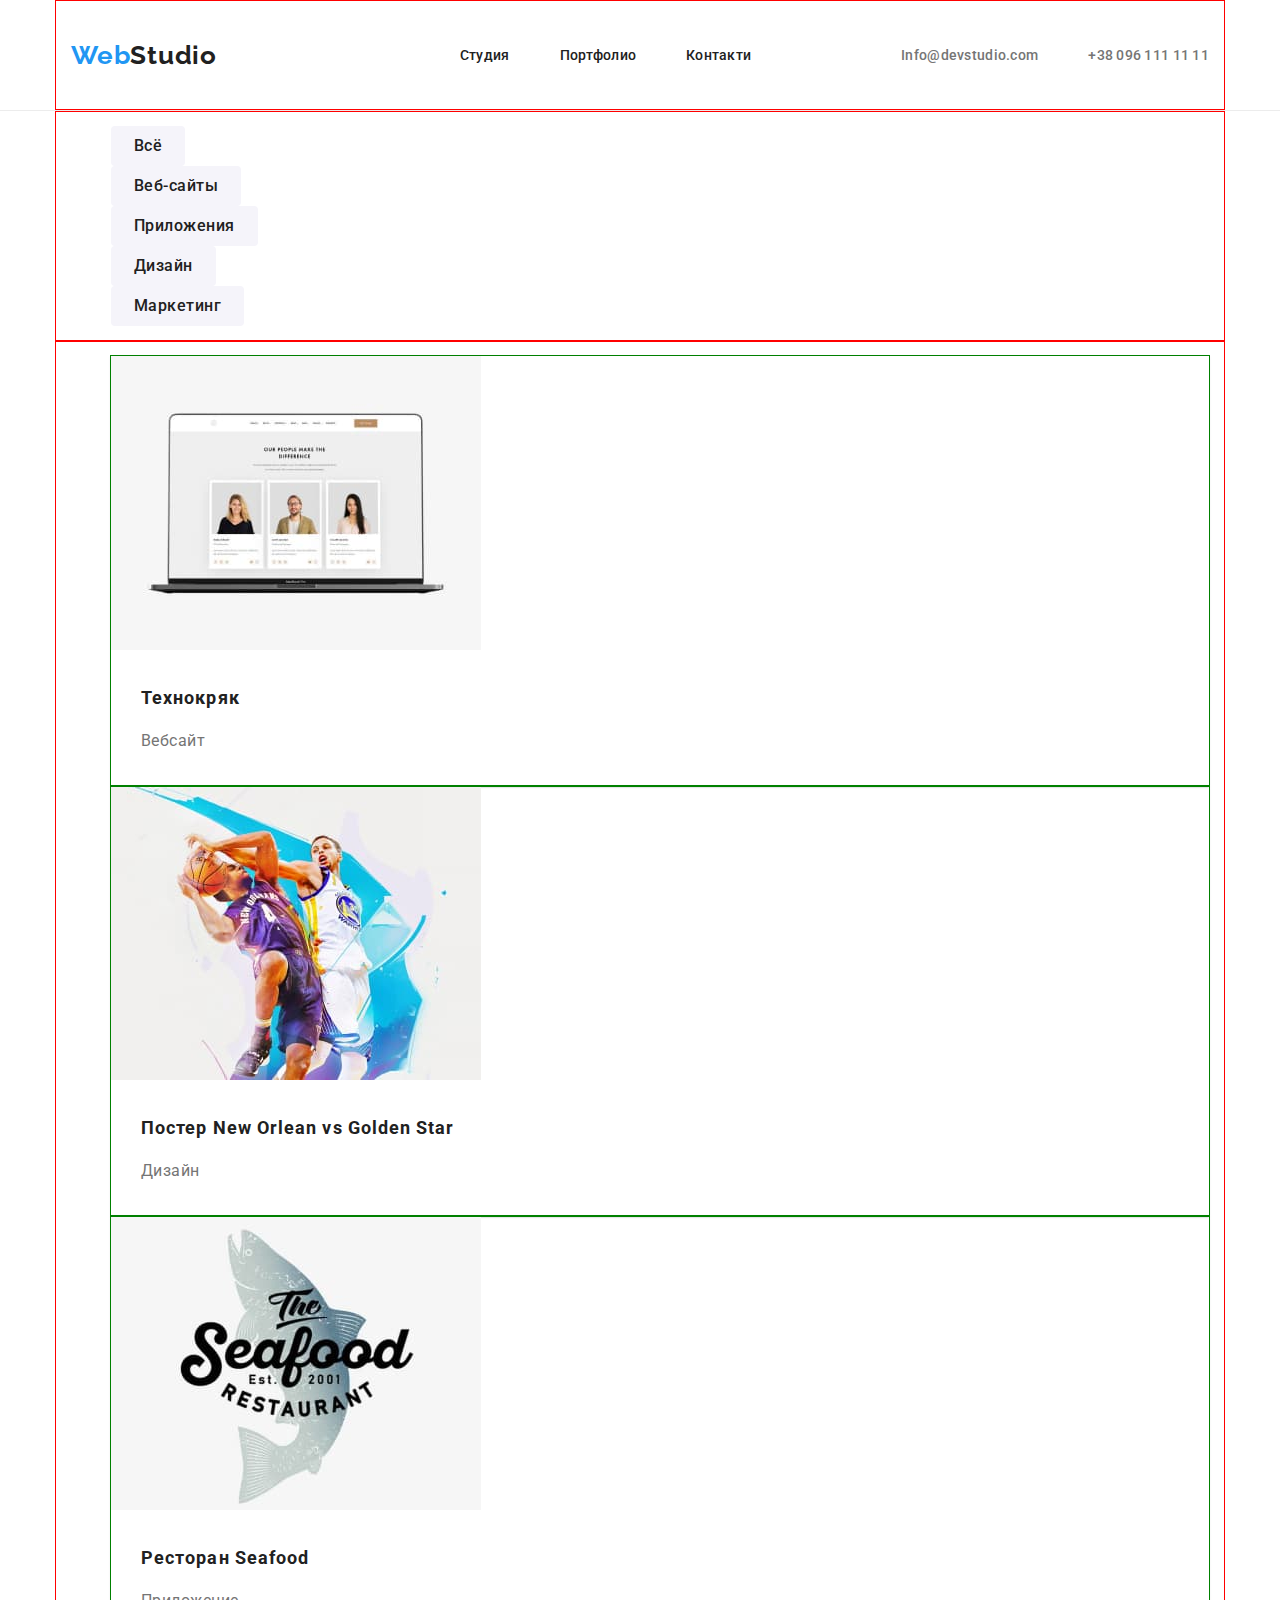
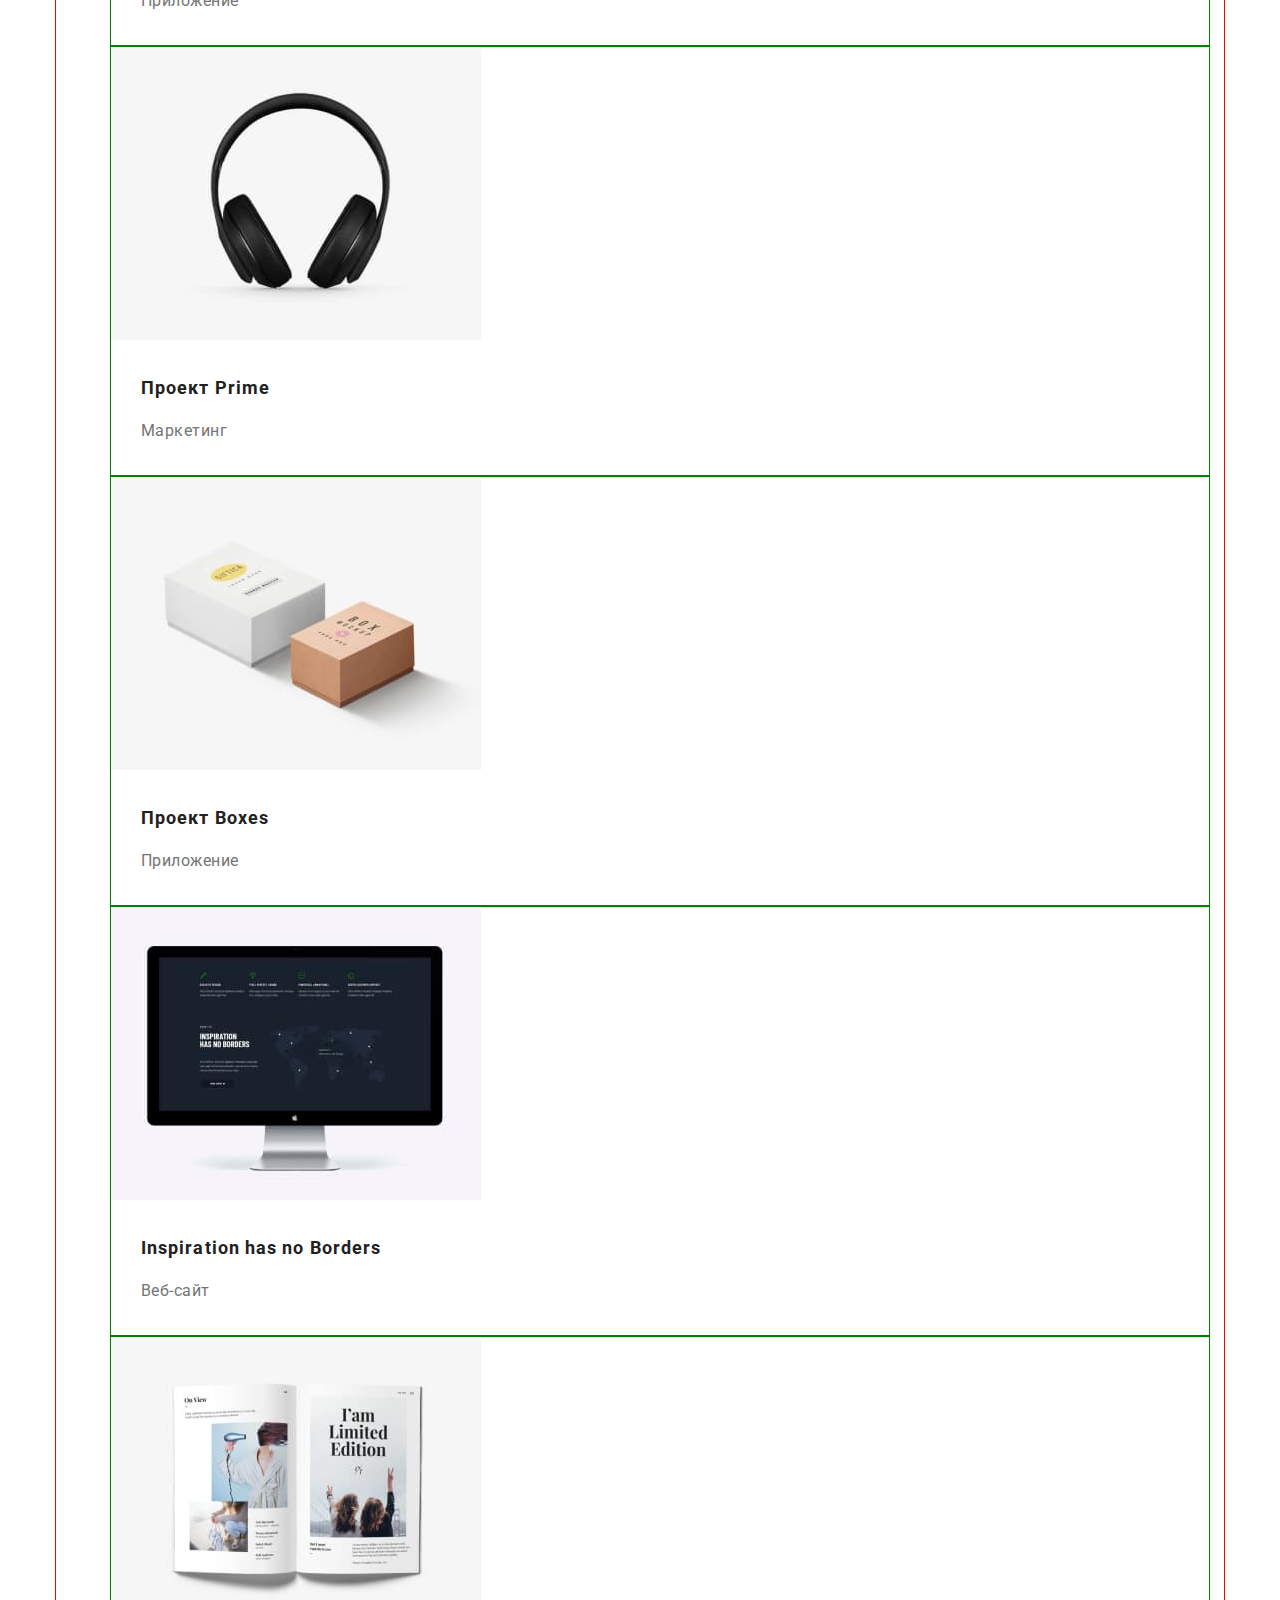
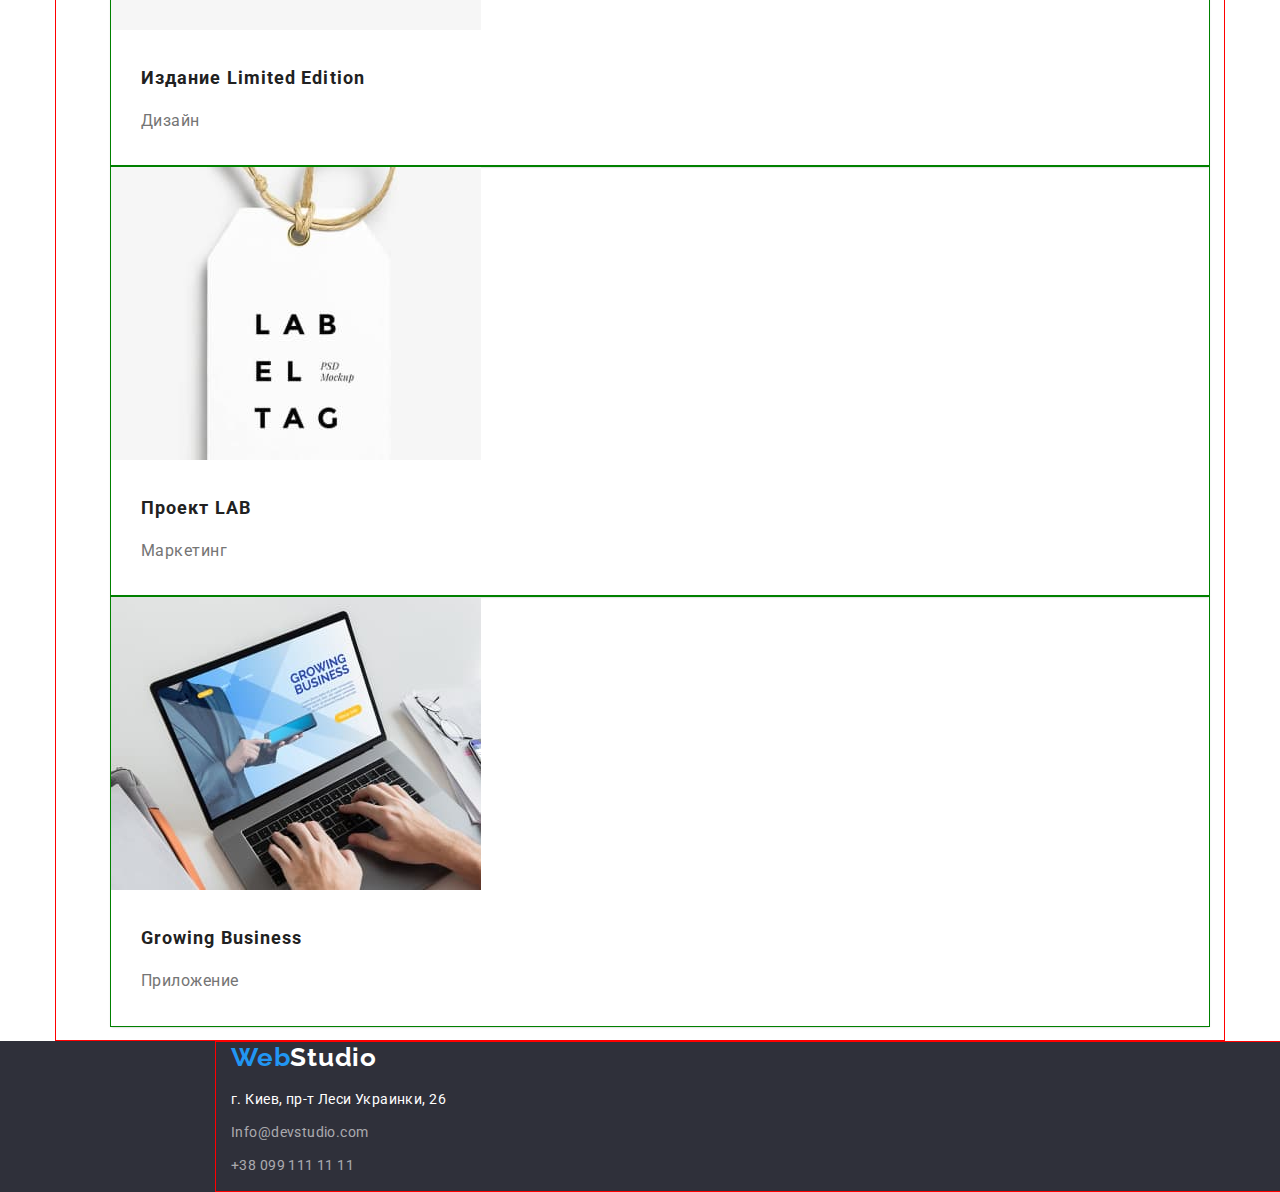
==== portfolio.html @ f18c7d5a "Initial commit" ====
<!DOCTYPE html>
<html lang="ru">
  <head>
    <meta charset="UTF-8" />
    <meta http-equiv="X-UA-Compatible" content="IE=edge" />
    <meta name="viewport" content="width=device-width, initial-scale=1.0" />
    <title>Портфолио</title>
    <link rel="preconnect" href="https://fonts.googleapis.com" />
    <link rel="preconnect" href="https://fonts.gstatic.com" crossorigin />
    <link
      href="https://fonts.googleapis.com/css2?family=Raleway:wght@700&family=Roboto:wght@400;500;700;900&display=swap"
      rel="stylesheet"
    />
    <link
      rel="stylesheet"
      href="https://cdnjs.cloudflare.com/ajax/libs/modern-normalize/0.6.0/modern-normalize.css"
    />
    <link rel="stylesheet" href="./css/style.css" />
  </head>

  <!--верхняя линия-->
  <body class="page">
    <header class="page-header">
      <div class="container">
        <nav class="nav">
          <a href="./index.html" class="logo"
            >Web<span class="accent-black">Studio</span></a
          >
          <!--навигация на другие страници-->
          <ul class="links">
            <li class="site-nav">
              <a href="./index.html" class="link">Студия</a>
            </li>
            <li class="site-nav">
              <a href="./portfolio.html" class="link-current link">Портфолио</a>
            </li>
            <li class="site-nav"><a href="#" class="link">Контакти</a></li>
          </ul>

          <ul class="contacts">
            <li>
              <a href="mailto:Info@devstudio.com" class="link">
                Info@devstudio.com
              </a>
            </li>
            <li>
              <a href="tel:+380961111111" class="link">+38 096 111 11 11</a>
            </li>
          </ul>
        </nav>
      </div>
    </header>

    <!--main  -->
    <main>
      <!--навигационные кнопки-->
      <section>
        <h1 hidden>Главная секция</h1>
        <div class="container">
          <ul class="buttons">
            <li><button type="button" class="button">Всё</button></li>
            <li>
              <button type="button" class="button">Веб-сайты</button>
            </li>
            <li>
              <button type="button" class="button">Приложения</button>
            </li>
            <li>
              <button type="button" class="button">Дизайн</button>
            </li>
            <li>
              <button type="button" class="button">Маркетинг</button>
            </li>
          </ul>
        </div>

        <!-- ПОРТФОЛИО КАРТОЧКИ -->
        <!--project1-->

        <div class="container">
          <ul class="card-picture">
            <li class="element">
              <article class="picture">
                <div class="picture-thumb">
                  <img
                    src="./images/img_11.jpg"
                    alt="Портфолио_1"
                    width="370"
                    height="294"
                  />
                  <div class="picture-content">
                    <h2 class="picture-heading">Технокряк</h2>
                    <p class="picture-text">Вебсайт</p>
                  </div>
                </div>
              </article>
            </li>

            <!--project2-->

            <li class="element">
              <article class="picture">
                <div class="picture-thumb">
                  <img
                    src="./images/img_12.jpg"
                    alt="Портфолио_2"
                    width="370"
                    height="294"
                  />
                  <div class="picture-content">
                    <h2 class="picture-heading">
                      Постер New Orlean vs Golden Star
                    </h2>
                    <p class="picture-text">Дизайн</p>
                  </div>
                </div>
              </article>
            </li>

            <!--project3-->

            <li class="element">
              <article class="picture">
                <div class="picture-thumb">
                  <img
                    src="./images/img_13.jpg"
                    alt="Портфолио_3"
                    width="370"
                    height="294"
                  />
                  <div class="picture-content">
                    <h2 class="picture-heading">Ресторан Seafood</h2>
                    <p class="picture-text">Приложение</p>
                  </div>
                </div>
              </article>
            </li>

            <!--project4-->

            <li class="element">
              <article class="picture">
                <div class="picture-thumb">
                  <img
                    src="./images/img_14.jpg"
                    alt="Портфолио_4"
                    width="370"
                    height="294"
                  />
                  <div class="picture-content">
                    <h2 class="picture-heading">Проект Prime</h2>
                    <p class="picture-text">Маркетинг</p>
                  </div>
                </div>
              </article>
            </li>

            <!--project5-->

            <li class="element">
              <article class="picture">
                <div class="picture-thumb">
                  <img
                    src="./images/img_15.jpg"
                    alt="Портфолио_5"
                    width="370"
                    height="294"
                  />
                  <div class="picture-content">
                    <h2 class="picture-heading">Проект Boxes</h2>
                    <p class="picture-text">Приложение</p>
                  </div>
                </div>
              </article>
            </li>

            <!--project6-->

            <li class="element">
              <article class="picture">
                <div class="picture-thumb">
                  <img
                    src="./images/img_16.jpg"
                    alt="Портфолио_6"
                    width="370"
                    height="294"
                  />
                  <div class="picture-content">
                    <h2 class="picture-heading">Inspiration has no Borders</h2>
                    <p class="picture-text">Веб-сайт</p>
                  </div>
                </div>
              </article>
            </li>

            <!--project7-->

            <li class="element">
              <article class="picture">
                <div class="picture-thumb">
                  <img
                    src="./images/img_17.jpg"
                    alt="Портфолио_7"
                    width="370"
                    height="294"
                  />
                  <div class="picture-content">
                    <h2 class="picture-heading">Издание Limited Edition</h2>
                    <p class="picture-text">Дизайн</p>
                  </div>
                </div>
              </article>
            </li>

            <!--project8-->

            <li class="element">
              <article class="picture">
                <div class="picture-thumb">
                  <img
                    src="./images/img_18.jpg"
                    alt="Портфолио_8"
                    width="370"
                    height="294"
                  />
                  <div class="picture-content">
                    <h2 class="picture-heading">Проект LAB</h2>
                    <p class="picture-text">Маркетинг</p>
                  </div>
                </div>
              </article>
            </li>

            <!--project9-->

            <li class="element">
              <article class="picture">
                <div class="picture-thumb">
                  <img
                    src="./images/img_19.jpg"
                    alt="Портфолио_9"
                    width="370"
                    height="294"
                  />
                  <div class="picture-content">
                    <h2 class="picture-heading">Growing Business</h2>
                    <p class="picture-text">Приложение</p>
                  </div>
                </div>
              </article>
            </li>
          </ul>
        </div>
      </section>
    </main>

    <!--Подвал странички-->

    <footer class="page-footer">
      <div class="container">
        <a href="./index.html" class="logo"
          >Web<span class="accent-white">Studio</span>
        </a>
        <address class="address">
          <ul class="address-list">
            <li class="list-item">г. Киев, пр-т Леси Украинки, 26</li>
            <li class="list-item">
              <a href="mailto:Info@devstudio.com" class="link"
                >Info@devstudio.com</a
              >
            </li>
            <li class="list-item">
              <a href="tel:+380991111111" class="link">+38 099 111 11 11</a>
            </li>
          </ul>
        </address>
      </div>
    </footer>
  </body>
</html>
---- css/style.css ----
:root {
  --primary-text-color: #757575;
  --title-color: #212121;
  --accent-color: #2196f3;
  --primary-white-color: #ffffff;
  --card-shadow: 0px 2px 1px -1px rgba(0, 0, 0, 0.2),
    0px 1px 1px 0px rgba(0, 0, 0, 0.14), 0px 1px 3px 0px rgba(0, 0, 0, 0.12);
}

body {
  font-family: "Roboto", sans-serif;
  font-style: normal;
  font-weight: 400px;
  font-size: 14px;
  line-height: calc(24 / 14);

  letter-spacing: 0.03em;

  background-color: var(--primary-white-color);
  color: var(--primary-text-color);
  line-height: 1.5;
}
h1,
h2,
h3,
h4,
h5,
h6,
p {
  margin: 0;
}
ul {
  list-style: none;
  text-decoration: none;
}
.link {
  text-decoration: none;
}

img {
  display: block;
  max-width: 100%;
  height: auto;
}

.container {
  width: 1170px;
  margin-left: auto;
  margin-right: auto;

  padding-left: 15px;
  padding-right: 15px;
  border: 1px solid red;
}

header {
  border-bottom: 1px solid #ececec;
  margin-bottom: 0;
}
.nav,
.links,
.contacts,
.header .container {
  display: flex;
  justify-content: space-between;
  list-style: none;
  color: var(--title-color);
}

.link-current {
  color: var(--accent-color);
}
/* .logo */
.page-header .logo {
  margin-right: 93px;

  display: flex;
  align-items: center;
  font-family: "Raleway", sans-serif;
  font-weight: 700;
  font-size: 26px;
  line-height: 1.19;
  letter-spacing: 0.03em;
  color: #2196f3;
}
.accent-black {
  color: var(--title-color);
}
/* .logo span {
  margin-left: 5px;
} */

.contacts a,
.links a {
  font-family: inherit;
  font-weight: 500;
  font-size: 14px;
  line-height: calc(16 / 14);
  letter-spacing: 0.02em;

  padding: 32px 0;
  display: inline-block;
  margin-right: 50px;

  text-decoration: none;
}
.links a {
  color: var(--title-color);
}
.contacts a {
  color: var(--primary-text-color);
}
.contacts li:last-child a,
.links li:last-child a {
  margin-right: 0;
}
.contacts a:hover,
.contacts a:focus,
.links a:hover,
.links a:focus {
  color: var(--accent-color);
}
.link-current link:hover,
.link-current link:focus,
.link-current link:active {
  color: blue;
}

/* Главная секция */
.hero {
  padding-top: 200px;
  padding-bottom: 200px;
  background-color: #2f303a;
}
/* Эффективные решения */
.hero-title {
  font-family: "Roboto" sans-serif;
  font-size: 44px;
  color: var(--primary-white-color);
  text-transform: uppercase;
  font-weight: 900;
  line-height: calc(60 / 44);
  letter-spacing: 0.06em;
  text-align: center;
  max-width: 650;
  margin-bottom: 30px;
}
/* Кнопка заказать услугу */
.hero-button {
  padding: 10px 32px;
  border-radius: 4px;
  margin: 0 auto;

  display: block;
  box-shadow: 0px 4px 4px rgba(0, 0, 0, 0.15);
  background: #2196f3;
  font-size: 16px;
  font-weight: 700;
  line-height: 30px;
  letter-spacing: 0.06em;
  color: #ffffff;
  border: none;

  cursor: pointer;
}

.hero-button:hover,
.hero-button:focus {
  background: #188ce8;
}

/* ОСОБЕННОСТИ */
.card-set {
  /* outline: 1px solid tomato; */
  padding: 0;
  margin: 0;
  list-style: none;

  display: flex;
  flex-wrap: wrap;

  margin-left: calc(-1 * var(--card-set-gap));
  margin-top: calc(-1 * var(--card-set-gap));
}
.card-set > .item {
  outline: 1px solid teal;

  flex-basis: calc(100% / 4 - var(--card-set-gap));

  margin-left: var(--card-set-gap);
  margin-top: var(--card-set-gap);
}
.section-title {
  font-family: inherit;
  font-weight: 700;
  font-size: 14px;
  line-height: calc(16 / 14);
  letter-spacing: 0.03em;
  text-transform: uppercase;

  color: var(--title-color);
}
.section-text {
  font-family: inherit;
  font-weight: 400;
  font-size: 14px;
  line-height: calc(24 / 14);
  letter-spacing: 0.03em;

  color: var(--primary-text-color);
}

/* ЧЕМ МЫ ЗАНИМАЕМСЯ 
НАША КОМАНДА*/

.title {
  font-family: inherit;

  font-weight: 700;
  font-size: 36px;
  line-height: calc(42 / 36);
  text-align: center;
  letter-spacing: 0.03em;

  color: var(--title-color);
}
/* НАША КОМАНДА */
.card-heading {
  font-family: Roboto;
  font-weight: 500;
  font-size: 16px;
  line-height: calc(19 / 16);
  text-align: center;
  letter-spacing: 0.03em;

  color: var(--title-color);
}
.card-text {
  font-family: Roboto;
  font-style: normal;
  font-weight: normal;
  font-size: 16px;
  line-height: calc(19 / 16);

  text-align: center;
  letter-spacing: 0.03em;

  color: var(--primary-text-color);
}

/* ВТОРАЯ СТРАНИЦА */
/* Кнопки портфолио */
.button {
  font-family: Roboto;
  font-size: 16px;

  font-weight: 500;
  line-height: calc(26 / 16);
  letter-spacing: 0.03em;
  text-align: center;
  text-decoration: none;

  display: inline-block;
  border-radius: 4px;
  padding: 6px 22px;
  /* min-width: 73px; */
  color: var(--title-color);
  background-color: #f5f4fa;
  border: 1px solid transparent;
  cursor: pointer;
}
/* Главная кнопка (активная)*/

.button:hover,
.button:focus {
  color: var(--primary-white-color);
  background-color: var(--accent-color);
}
/* ЗАГЛАВИЕ */
.title {
  color: var(--title-color);
  display: block;
  margin: auto 0;
  text-align: center;
}

.section-title {
  color: var(--title-color);
}
.text {
  color: #212121;
}
/* ПОРТФОЛИО КАРТОЧКИ */

.element {
  outline: 1px solid green;
}

.picture-content {
  padding: 30px;
}
.picture-heading {
  font-family: inherit;
  font-weight: 700;
  font-size: 18px;
  line-height: calc(36 / 18);

  letter-spacing: 0.06em;

  color: var(--title-color);
}
.picture-text {
  font-family: inherit;
  font-weight: 400;
  font-size: 16px;
  line-height: calc(30 / 16);
  letter-spacing: 0.03em;

  color: var(--primary-text-color);

  margin-top: 10px;
}
.content {
  justify-content: center;
}
.picture {
  box-shadow: var(--card-shadow);
}

/* Подвал странички */

.page-footer {
  background-color: #2f303a;
  width: 1600px;
}
.logo {
  font-family: Raleway;
  font-size: 26px;
  font-weight: 700;
  line-height: calc(31 / 26);
  letter-spacing: 0.03em;
  text-align: left;
  text-decoration: none;

  color: var(--accent-color);
}
.accent-white {
  color: var(--primary-white-color);
}
/* address {
  font-family: inherit;
  font-style: normal;
  font-weight: normal;
  font-size: 14px;
  line-height: calc(24 / 14);
  letter-spacing: 0.03em;

  color: var(--primary-white-color);

  /* text-align: left; */
/* margin-bottom: 9px;
} */

.address-list {
  text-decoration: none;
  padding: 0px;
}

.list-item {
  font-family: inherit;
  font-style: normal;
  font-weight: normal;
  font-size: 14px;
  line-height: calc(24 / 14);
  letter-spacing: 0.03em;

  color: var(--primary-white-color);

  /* text-align: left; */
  margin-bottom: 9px;
}
/* .list-item a {
  color: var(--primary-white-color);
  margin-bottom: 9px;
} */
.list-item .link {
  font-family: inherit;
  font-style: normal;
  font-weight: 400;
  font-size: 14px;
  line-height: calc(24 / 14);

  letter-spacing: 0.03em;

  color: rgba(255, 255, 255, 0.6);
}
.list-item .link:hover,
.list-item .link:focus {
  color: var(--accent-color);
}

/* .address {
  color: var(--primary-white-color);
  margin-bottom: 9px;
} */
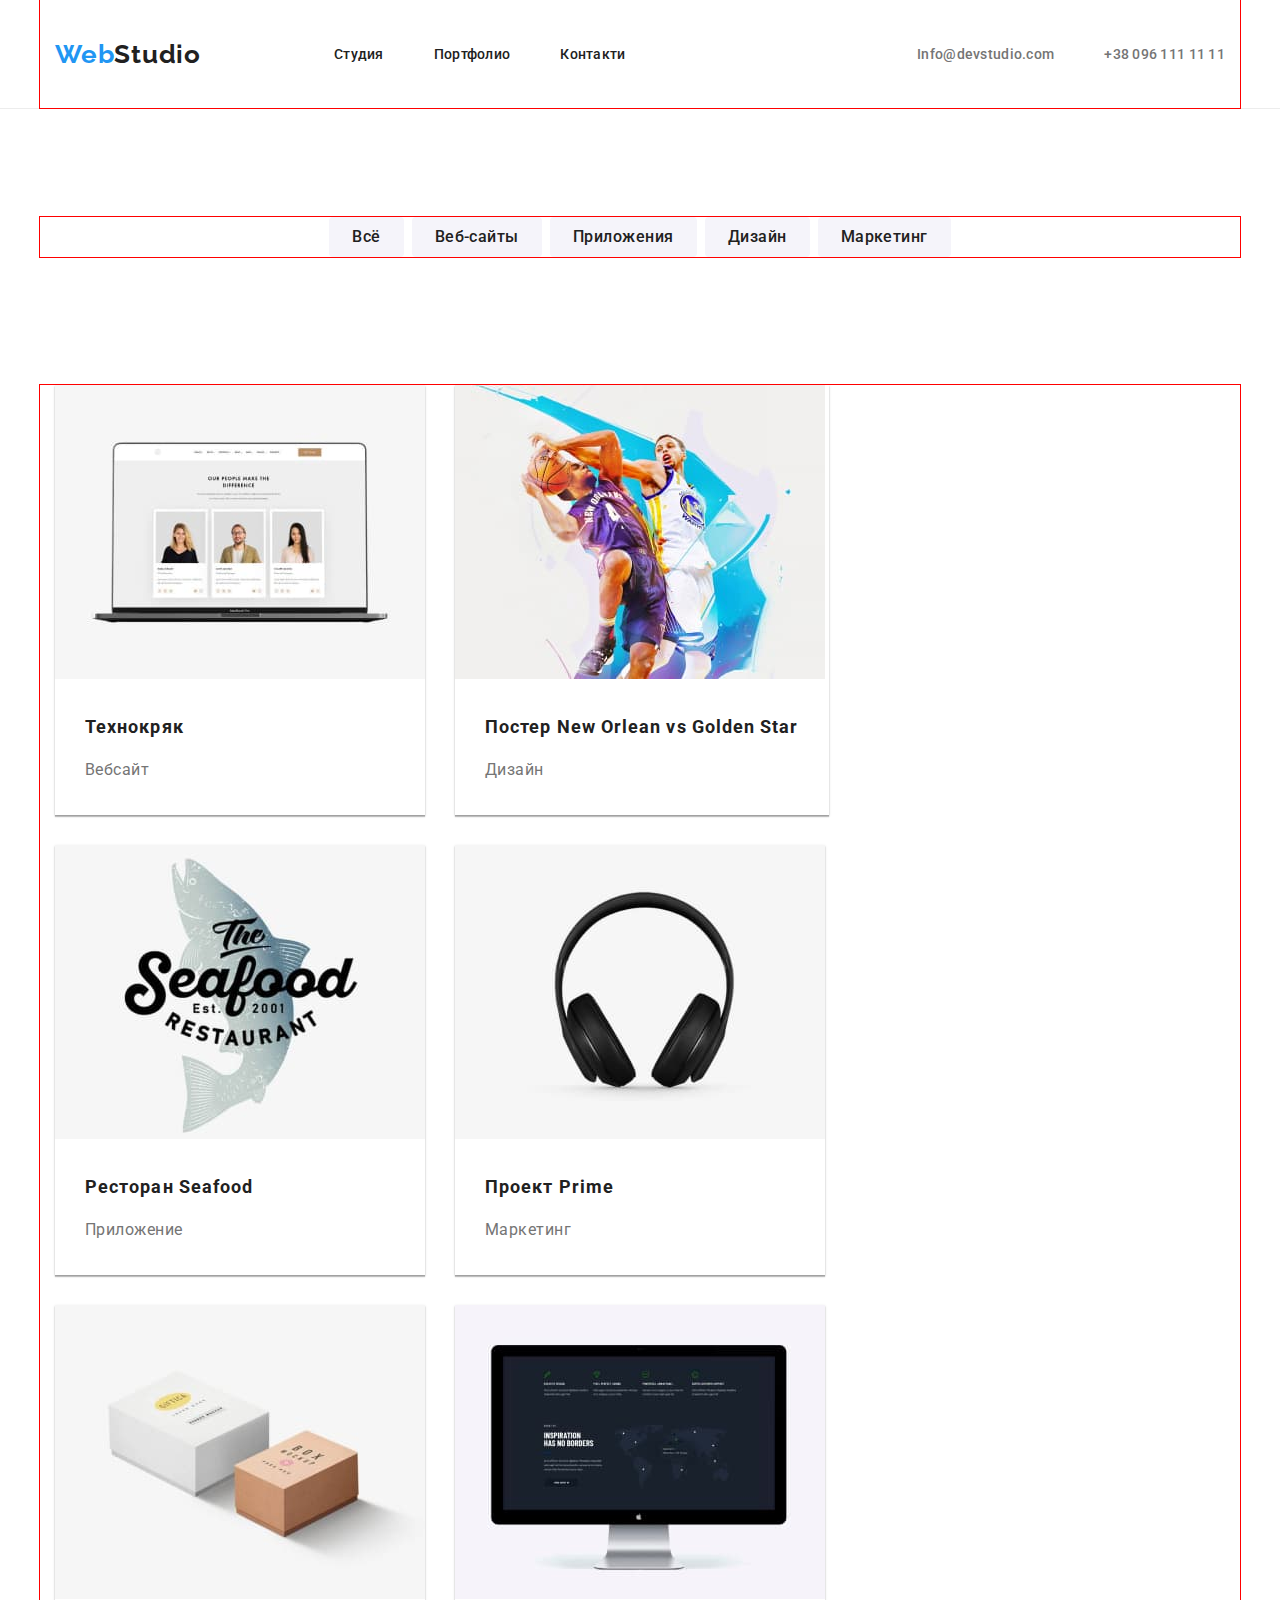
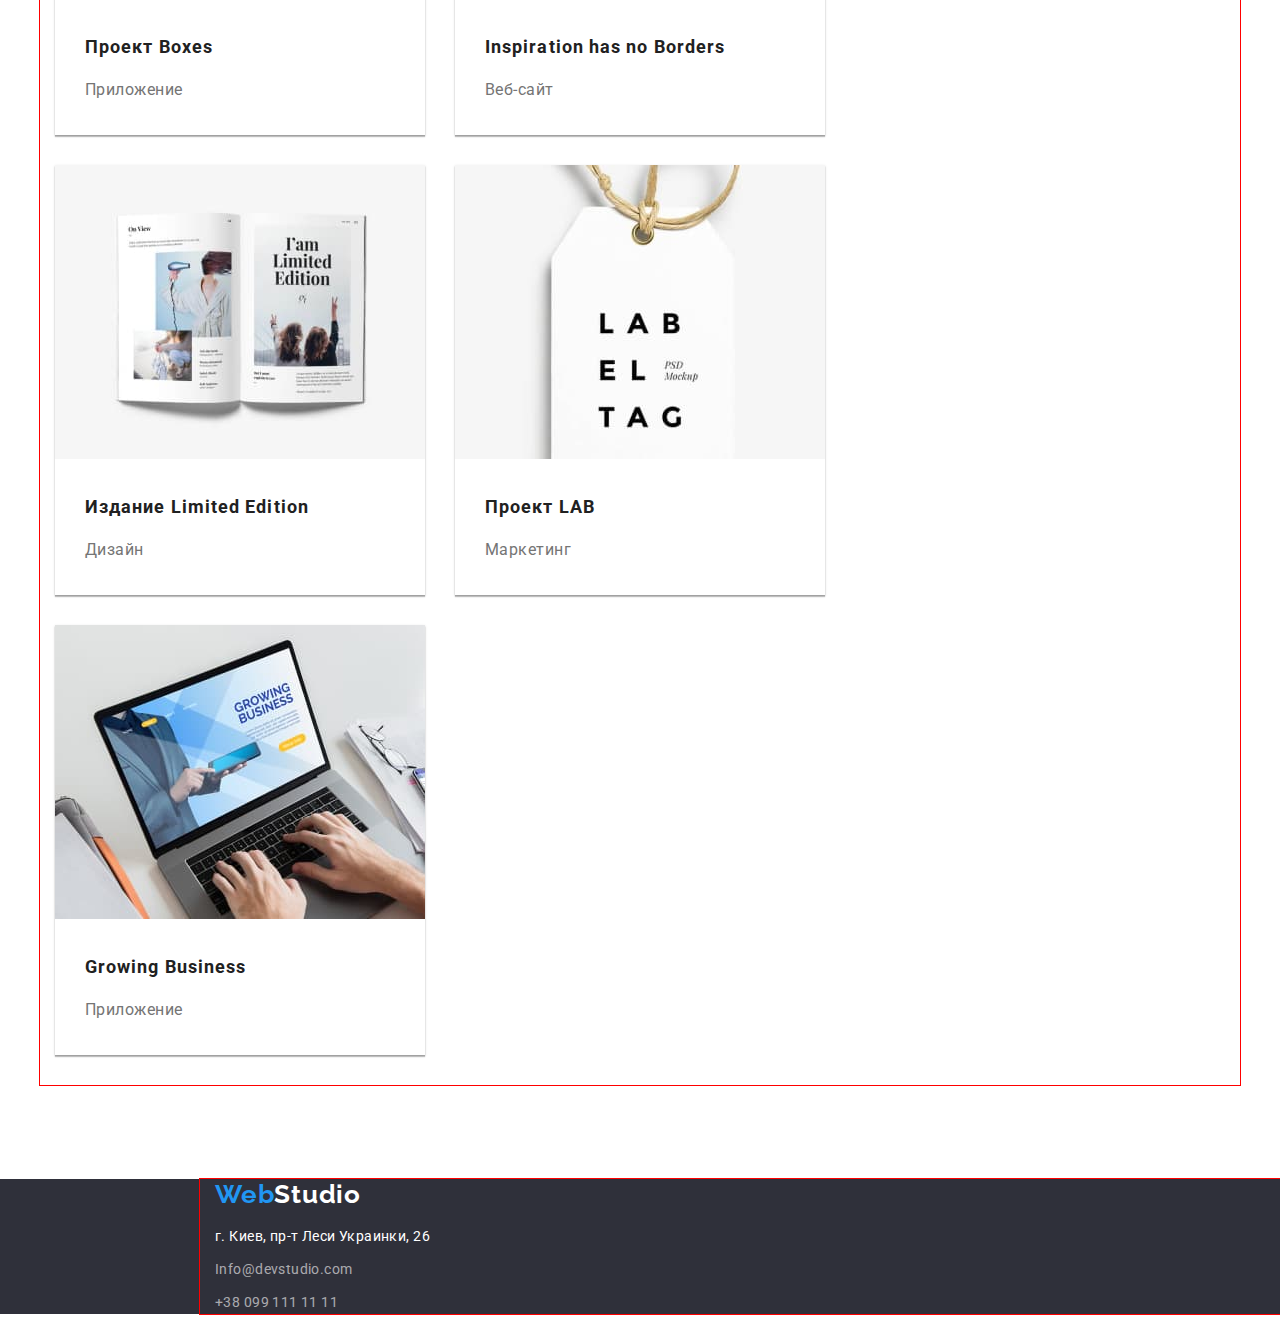
==== commit 70a54b16: "Добавила падинги и маржины" ====
--- a/portfolio.html
+++ b/portfolio.html
@@ -53,30 +53,33 @@
 
     <!--main  -->
     <main>
-      <!--навигационные кнопки-->
-      <section>
+      <!--Кнопки портфолио-->
+      <section class="section-buttons">
         <h1 hidden>Главная секция</h1>
-        <div class="container">
-          <ul class="buttons">
-            <li><button type="button" class="button">Всё</button></li>
-            <li>
+        <div class="container-buttons container">
+          <ul class="list-buttons">
+            <li class="item-button">
+              <button type="button" class="button">Всё</button>
+            </li>
+            <li class="item-button">
               <button type="button" class="button">Веб-сайты</button>
             </li>
-            <li>
+            <li class="item-button">
               <button type="button" class="button">Приложения</button>
             </li>
-            <li>
+            <li class="item-button">
               <button type="button" class="button">Дизайн</button>
             </li>
-            <li>
+            <li class="item-button">
               <button type="button" class="button">Маркетинг</button>
             </li>
           </ul>
         </div>
-
-        <!-- ПОРТФОЛИО КАРТОЧКИ -->
-        <!--project1-->
-
+      </section>
+
+      <!-- ПОРТФОЛИО КАРТОЧКИ -->
+      <!--project1-->
+      <section class="section">
         <div class="container">
           <ul class="card-picture">
             <li class="element">
--- a/css/style.css
+++ b/css/style.css
@@ -3,9 +3,16 @@
   --title-color: #212121;
   --accent-color: #2196f3;
   --primary-white-color: #ffffff;
-  --card-shadow: 0px 2px 1px -1px rgba(0, 0, 0, 0.2),
+  --card-shadow: 0px 2px 1px 0px rgba(0, 0, 0, 0.2),
     0px 1px 1px 0px rgba(0, 0, 0, 0.14), 0px 1px 3px 0px rgba(0, 0, 0, 0.12);
-}
+  --card-set-gap: 30px;
+}
+
+/* box-shadow: 0px 2px 1px 0px rgba(0, 0, 0, 0,2);
+
+box-shadow: 0px 1px 1px 0px rgba(0, 0, 0, 0,14);
+
+box-shadow: 0px 1px 3px 0px rgba(0, 0, 0, 0,12); */
 
 body {
   font-family: "Roboto", sans-serif;
@@ -29,7 +36,7 @@
 p {
   margin: 0;
 }
-ul {
+ul li {
   list-style: none;
   text-decoration: none;
 }
@@ -43,17 +50,22 @@
   height: auto;
 }
 
+.section {
+  padding-top: 94px;
+  padding-bottom: 94px;
+}
+
 .container {
-  width: 1170px;
+  width: 1200px;
   margin-left: auto;
   margin-right: auto;
 
   padding-left: 15px;
   padding-right: 15px;
-  border: 1px solid red;
-}
-
-header {
+  outline: 1px solid red;
+}
+
+.page-header {
   border-bottom: 1px solid #ececec;
   margin-bottom: 0;
 }
@@ -62,14 +74,11 @@
 .contacts,
 .header .container {
   display: flex;
-  justify-content: space-between;
+  /* justify-content: space-between; */
   list-style: none;
   color: var(--title-color);
 }
 
-.link-current {
-  color: var(--accent-color);
-}
 /* .logo */
 .page-header .logo {
   margin-right: 93px;
@@ -90,8 +99,8 @@
   margin-left: 5px;
 } */
 
-.contacts a,
-.links a {
+.links a,
+.contacts a {
   font-family: inherit;
   font-weight: 500;
   font-size: 14px;
@@ -124,6 +133,17 @@
 .link-current link:focus,
 .link-current link:active {
   color: blue;
+}
+
+.nav {
+  display: flex;
+}
+.contacts {
+  margin-left: auto;
+}
+
+.links site-nav:not(:last-child) {
+  margin-right: 50px;
 }
 
 /* Главная секция */
@@ -177,20 +197,30 @@
   list-style: none;
 
   display: flex;
-  flex-wrap: wrap;
+  flex-wrap: nowrap;
 
   margin-left: calc(-1 * var(--card-set-gap));
   margin-top: calc(-1 * var(--card-set-gap));
 }
-.card-set > .item {
-  outline: 1px solid teal;
+
+.card-set > .card-item {
+  /* outline: 1px solid teal; */
 
   flex-basis: calc(100% / 4 - var(--card-set-gap));
 
   margin-left: var(--card-set-gap);
   margin-top: var(--card-set-gap);
 }
-.section-title {
+
+.card-set > .card-item:not(:last-child) {
+  margin-right: 30px;
+}
+
+.card-item {
+  width: 270px;
+}
+
+.item-title {
   font-family: inherit;
   font-weight: 700;
   font-size: 14px;
@@ -199,8 +229,10 @@
   text-transform: uppercase;
 
   color: var(--title-color);
-}
-.section-text {
+
+  margin-bottom: 10px;
+}
+.item-text {
   font-family: inherit;
   font-weight: 400;
   font-size: 14px;
@@ -213,9 +245,8 @@
 /* ЧЕМ МЫ ЗАНИМАЕМСЯ 
 НАША КОМАНДА*/
 
-.title {
-  font-family: inherit;
-
+.section-title {
+  font-family: inherit;
   font-weight: 700;
   font-size: 36px;
   line-height: calc(42 / 36);
@@ -223,17 +254,66 @@
   letter-spacing: 0.03em;
 
   color: var(--title-color);
-}
+  margin-top: 0px;
+  margin-bottom: 50px;
+}
+
+.list {
+  display: flex;
+  flex-basis: calc(100% / 3);
+  justify-content: space-between;
+  padding: 0px;
+  margin: 0px;
+
+  /* background-color: aqua; */
+}
+.list-item {
+  display: block;
+}
+.list-item:not(:last-child) {
+  margin-right: 30px;
+}
+
 /* НАША КОМАНДА */
+
+.company-section {
+  background-color: #f5f4fa;
+}
+
+.foto-set {
+  outline: 1px solid yellow;
+  display: flex;
+  flex-wrap: nowrap;
+  /* margin-left: 0px; */
+  margin-top: 0px;
+  padding-left: 0px;
+  padding-right: 0px;
+  /* justify-content: space-between; */
+}
+.foto-set > .item {
+  outline: 1px solid blue;
+
+  flex-basis: calc(100% / 4 - 30px);
+}
+.foto-set > .item:not(:last-child) {
+  margin-right: 30px;
+}
 .card-heading {
   font-family: Roboto;
   font-weight: 500;
   font-size: 16px;
   line-height: calc(19 / 16);
+
   text-align: center;
   letter-spacing: 0.03em;
 
   color: var(--title-color);
+}
+.content {
+  padding: 30px;
+}
+.card-heading {
+  margin-bottom: 10px;
 }
 .card-text {
   font-family: Roboto;
@@ -247,9 +327,30 @@
 
   color: var(--primary-text-color);
 }
+.item {
+  background-color: var(--primary-white-color);
+  box-shadow: var(--card-shadow);
+}
 
 /* ВТОРАЯ СТРАНИЦА */
 /* Кнопки портфолио */
+
+.section-buttons {
+  padding-top: 94px;
+  padding-bottom: 50px;
+  padding-left: auto;
+  padding-right: auto;
+}
+
+.list-buttons {
+  display: flex;
+  justify-content: center;
+  padding: 0px;
+}
+.item-button:not(:last-child) {
+  margin-right: 8px;
+}
+
 .button {
   font-family: Roboto;
   font-size: 16px;
@@ -272,33 +373,46 @@
 /* Главная кнопка (активная)*/
 
 .button:hover,
-.button:focus {
+.button:focus,
+.button:active {
   color: var(--primary-white-color);
   background-color: var(--accent-color);
 }
-/* ЗАГЛАВИЕ */
-.title {
-  color: var(--title-color);
-  display: block;
-  margin: auto 0;
-  text-align: center;
-}
-
-.section-title {
-  color: var(--title-color);
-}
-.text {
-  color: #212121;
-}
+
 /* ПОРТФОЛИО КАРТОЧКИ */
+.card-picture {
+  padding: 0px;
+  margin: 0px;
+
+  display: flex;
+  flex-wrap: wrap;
+  /* margin-left: calc(-1 * var(--card-set-gap)); */
+  margin-top: calc(-1 * var(--card-set-gap));
+}
 
 .element {
-  outline: 1px solid green;
+  margin-right: 30px;
+  margin-bottom: 30px;
+}
+
+/* .element:nth-child(3) {
+  margin-right: 0px;
+} */
+
+.card-picture > element {
+  flex-basis: calc(100% / 3 - var(--card-set-gap));
+  margin-left: var(--card-set-gap);
+  margin-top: var(--card-set-gap);
+}
+
+.picture {
+  box-shadow: var(--card-shadow);
 }
 
 .picture-content {
   padding: 30px;
 }
+
 .picture-heading {
   font-family: inherit;
   font-weight: 700;
@@ -322,9 +436,6 @@
 }
 .content {
   justify-content: center;
-}
-.picture {
-  box-shadow: var(--card-shadow);
 }
 
 /* Подвал странички */
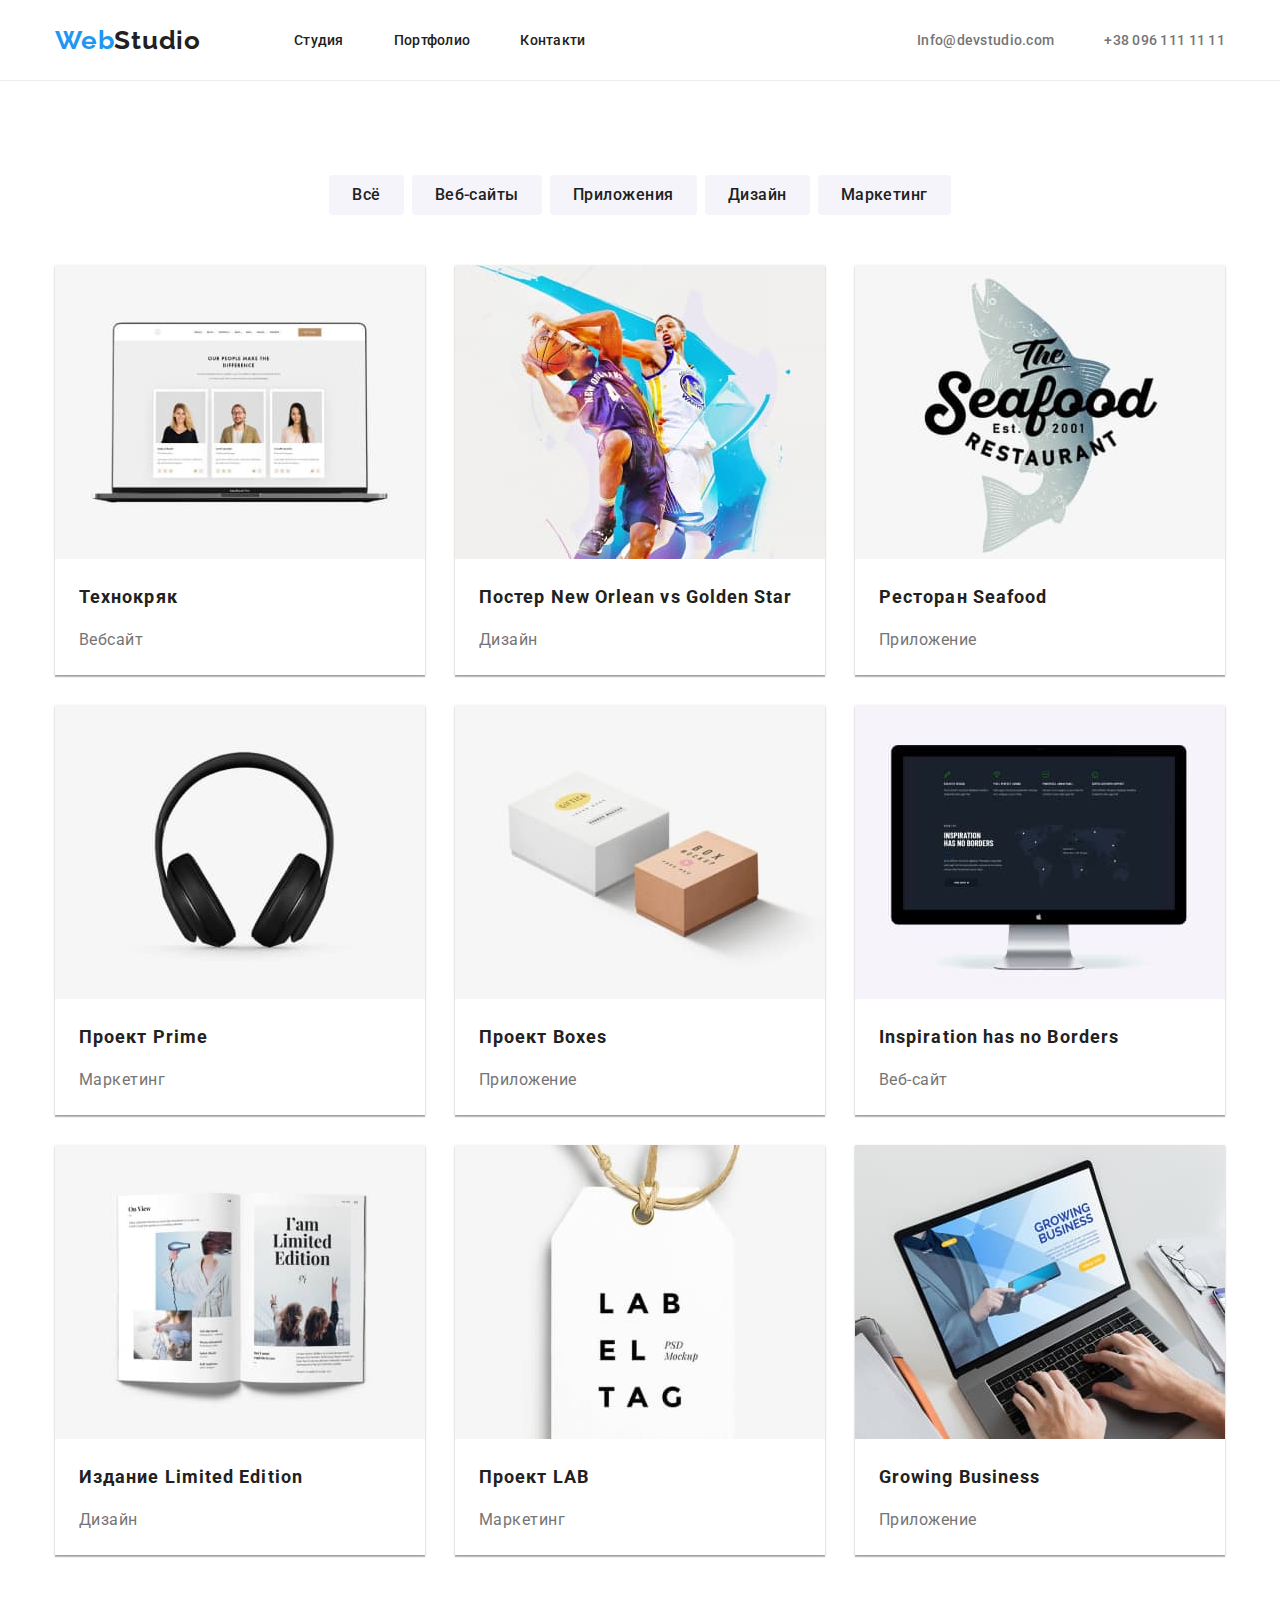
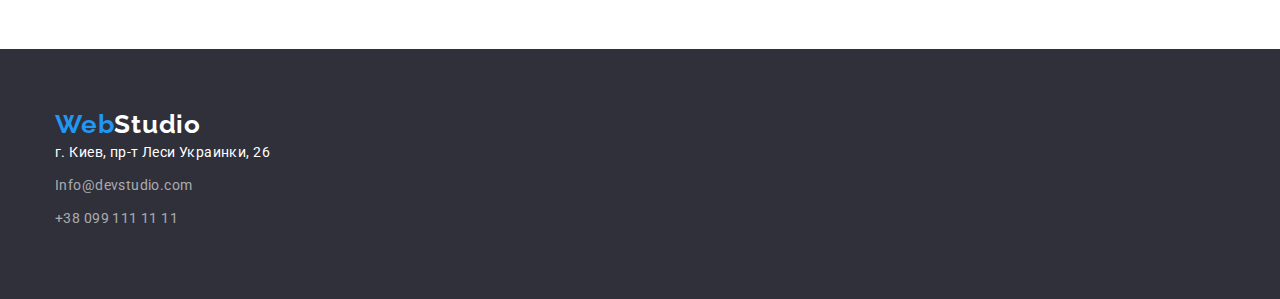
==== commit 85d24b6d: "Виправила помилки" ====
--- a/portfolio.html
+++ b/portfolio.html
@@ -54,9 +54,9 @@
     <!--main  -->
     <main>
       <!--Кнопки портфолио-->
-      <section class="section-buttons">
-        <h1 hidden>Главная секция</h1>
+      <section class="section-buttons section">
         <div class="container-buttons container">
+          <h1 hidden>Главная секция</h1>
           <ul class="list-buttons">
             <li class="item-button">
               <button type="button" class="button">Всё</button>
@@ -74,13 +74,12 @@
               <button type="button" class="button">Маркетинг</button>
             </li>
           </ul>
-        </div>
-      </section>
-
-      <!-- ПОРТФОЛИО КАРТОЧКИ -->
-      <!--project1-->
-      <section class="section">
-        <div class="container">
+          <!-- </div> -->
+          <!-- </section> -->
+
+          <!-- ПОРТФОЛИО КАРТОЧКИ -->
+          <!--project1-->
+          <!-- <div class="container"> -->
           <ul class="card-picture">
             <li class="element">
               <article class="picture">
--- a/css/style.css
+++ b/css/style.css
@@ -40,6 +40,10 @@
   list-style: none;
   text-decoration: none;
 }
+ul {
+  margin: 0;
+  padding: 0;
+}
 .link {
   text-decoration: none;
 }
@@ -62,7 +66,7 @@
 
   padding-left: 15px;
   padding-right: 15px;
-  outline: 1px solid red;
+  /* outline: 1px solid red; */
 }
 
 .page-header {
@@ -245,6 +249,10 @@
 /* ЧЕМ МЫ ЗАНИМАЕМСЯ 
 НАША КОМАНДА*/
 
+.third-section {
+  padding-top: 0px;
+}
+
 .section-title {
   font-family: inherit;
   font-weight: 700;
@@ -281,23 +289,28 @@
 }
 
 .foto-set {
-  outline: 1px solid yellow;
-  display: flex;
-  flex-wrap: nowrap;
-  /* margin-left: 0px; */
+  /* outline: 1px solid yellow; */
+  display: flex;
+
+  margin-right: -30px;
   margin-top: 0px;
+  margin-bottom: 0px;
   padding-left: 0px;
   padding-right: 0px;
-  /* justify-content: space-between; */
-}
-.foto-set > .item {
+}
+.item:not(:last-child) {
+  flex-basis: calc(100% / 4 - 30px);
+  margin-right: 30px;
+}
+/* .item {
+}
+.foto-set > .item:not(:last-child) {
   outline: 1px solid blue;
-
-  flex-basis: calc(100% / 4 - 30px);
-}
-.foto-set > .item:not(:last-child) {
   margin-right: 30px;
-}
+} */
+/* .foto-set > .item:not(:last-child) {
+  margin-right: 30px;
+} */
 .card-heading {
   font-family: Roboto;
   font-weight: 500;
@@ -310,7 +323,8 @@
   color: var(--title-color);
 }
 .content {
-  padding: 30px;
+  padding-top: 30px;
+  padding-bottom: 30px;
 }
 .card-heading {
   margin-bottom: 10px;
@@ -337,7 +351,7 @@
 
 .section-buttons {
   padding-top: 94px;
-  padding-bottom: 50px;
+  /* padding-bottom: 50px; */
   padding-left: auto;
   padding-right: auto;
 }
@@ -346,6 +360,7 @@
   display: flex;
   justify-content: center;
   padding: 0px;
+  margin-bottom: 50px;
 }
 .item-button:not(:last-child) {
   margin-right: 8px;
@@ -381,25 +396,16 @@
 
 /* ПОРТФОЛИО КАРТОЧКИ */
 .card-picture {
+  /* outline: yellow; */
   padding: 0px;
   margin: 0px;
 
   display: flex;
   flex-wrap: wrap;
-  /* margin-left: calc(-1 * var(--card-set-gap)); */
+  margin-left: calc(-1 * var(--card-set-gap));
   margin-top: calc(-1 * var(--card-set-gap));
 }
-
-.element {
-  margin-right: 30px;
-  margin-bottom: 30px;
-}
-
-/* .element:nth-child(3) {
-  margin-right: 0px;
-} */
-
-.card-picture > element {
+.card-picture > .element {
   flex-basis: calc(100% / 3 - var(--card-set-gap));
   margin-left: var(--card-set-gap);
   margin-top: var(--card-set-gap);
@@ -410,7 +416,7 @@
 }
 
 .picture-content {
-  padding: 30px;
+  padding: 20px 24px;
 }
 
 .picture-heading {
@@ -442,7 +448,8 @@
 
 .page-footer {
   background-color: #2f303a;
-  width: 1600px;
+  padding-top: 60px;
+  padding-bottom: 60px;
 }
 .logo {
   font-family: Raleway;
@@ -458,19 +465,6 @@
 .accent-white {
   color: var(--primary-white-color);
 }
-/* address {
-  font-family: inherit;
-  font-style: normal;
-  font-weight: normal;
-  font-size: 14px;
-  line-height: calc(24 / 14);
-  letter-spacing: 0.03em;
-
-  color: var(--primary-white-color);
-
-  /* text-align: left; */
-/* margin-bottom: 9px;
-} */
 
 .address-list {
   text-decoration: none;
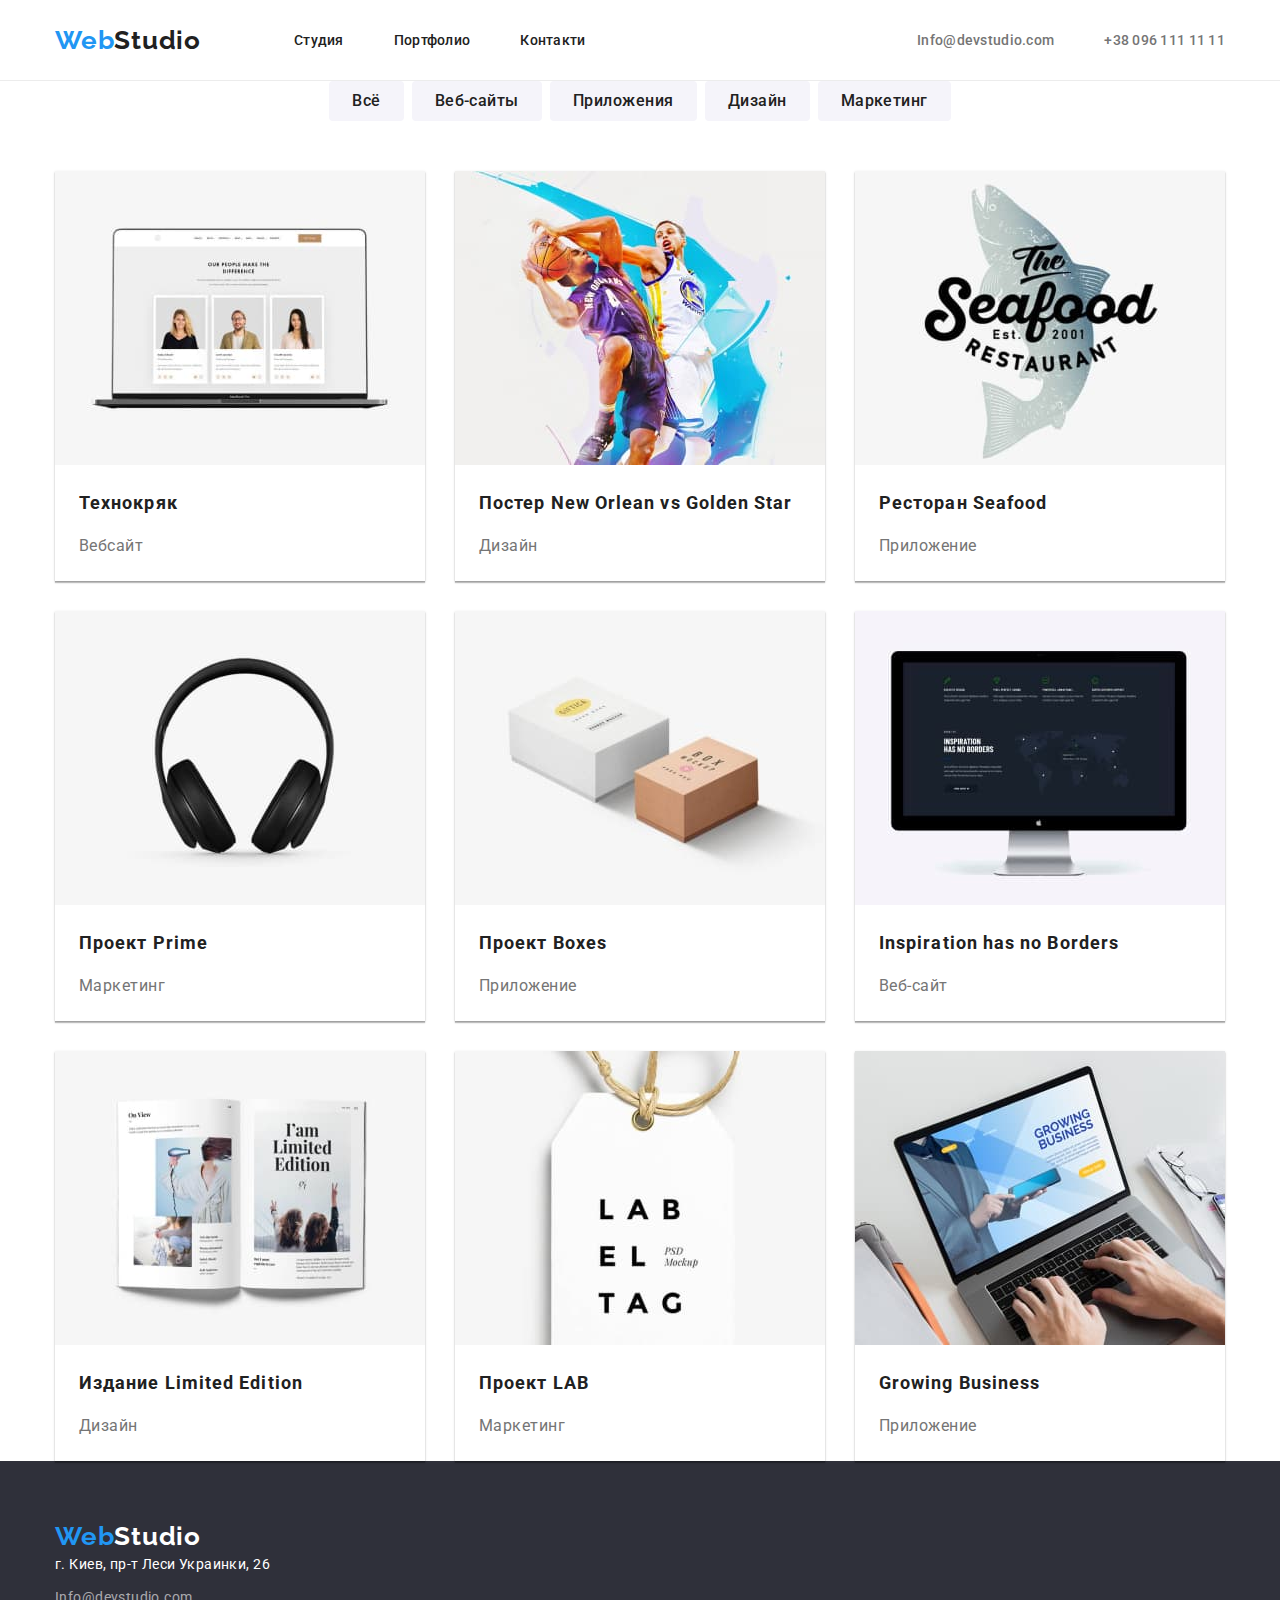
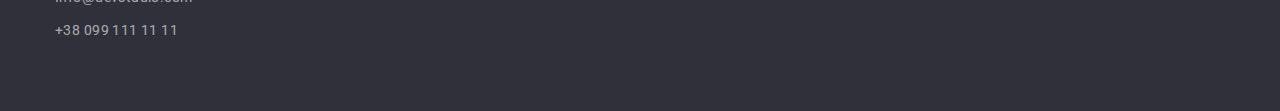
==== commit 24b855aa: "Правка до секції кнопок" ====
--- a/portfolio.html
+++ b/portfolio.html
@@ -54,7 +54,7 @@
     <!--main  -->
     <main>
       <!--Кнопки портфолио-->
-      <section class="section-buttons section">
+      <!-- <section class="section"> -->
         <div class="container-buttons container">
           <h1 hidden>Главная секция</h1>
           <ul class="list-buttons">
--- a/css/style.css
+++ b/css/style.css
@@ -349,13 +349,6 @@
 /* ВТОРАЯ СТРАНИЦА */
 /* Кнопки портфолио */
 
-.section-buttons {
-  padding-top: 94px;
-  /* padding-bottom: 50px; */
-  padding-left: auto;
-  padding-right: auto;
-}
-
 .list-buttons {
   display: flex;
   justify-content: center;
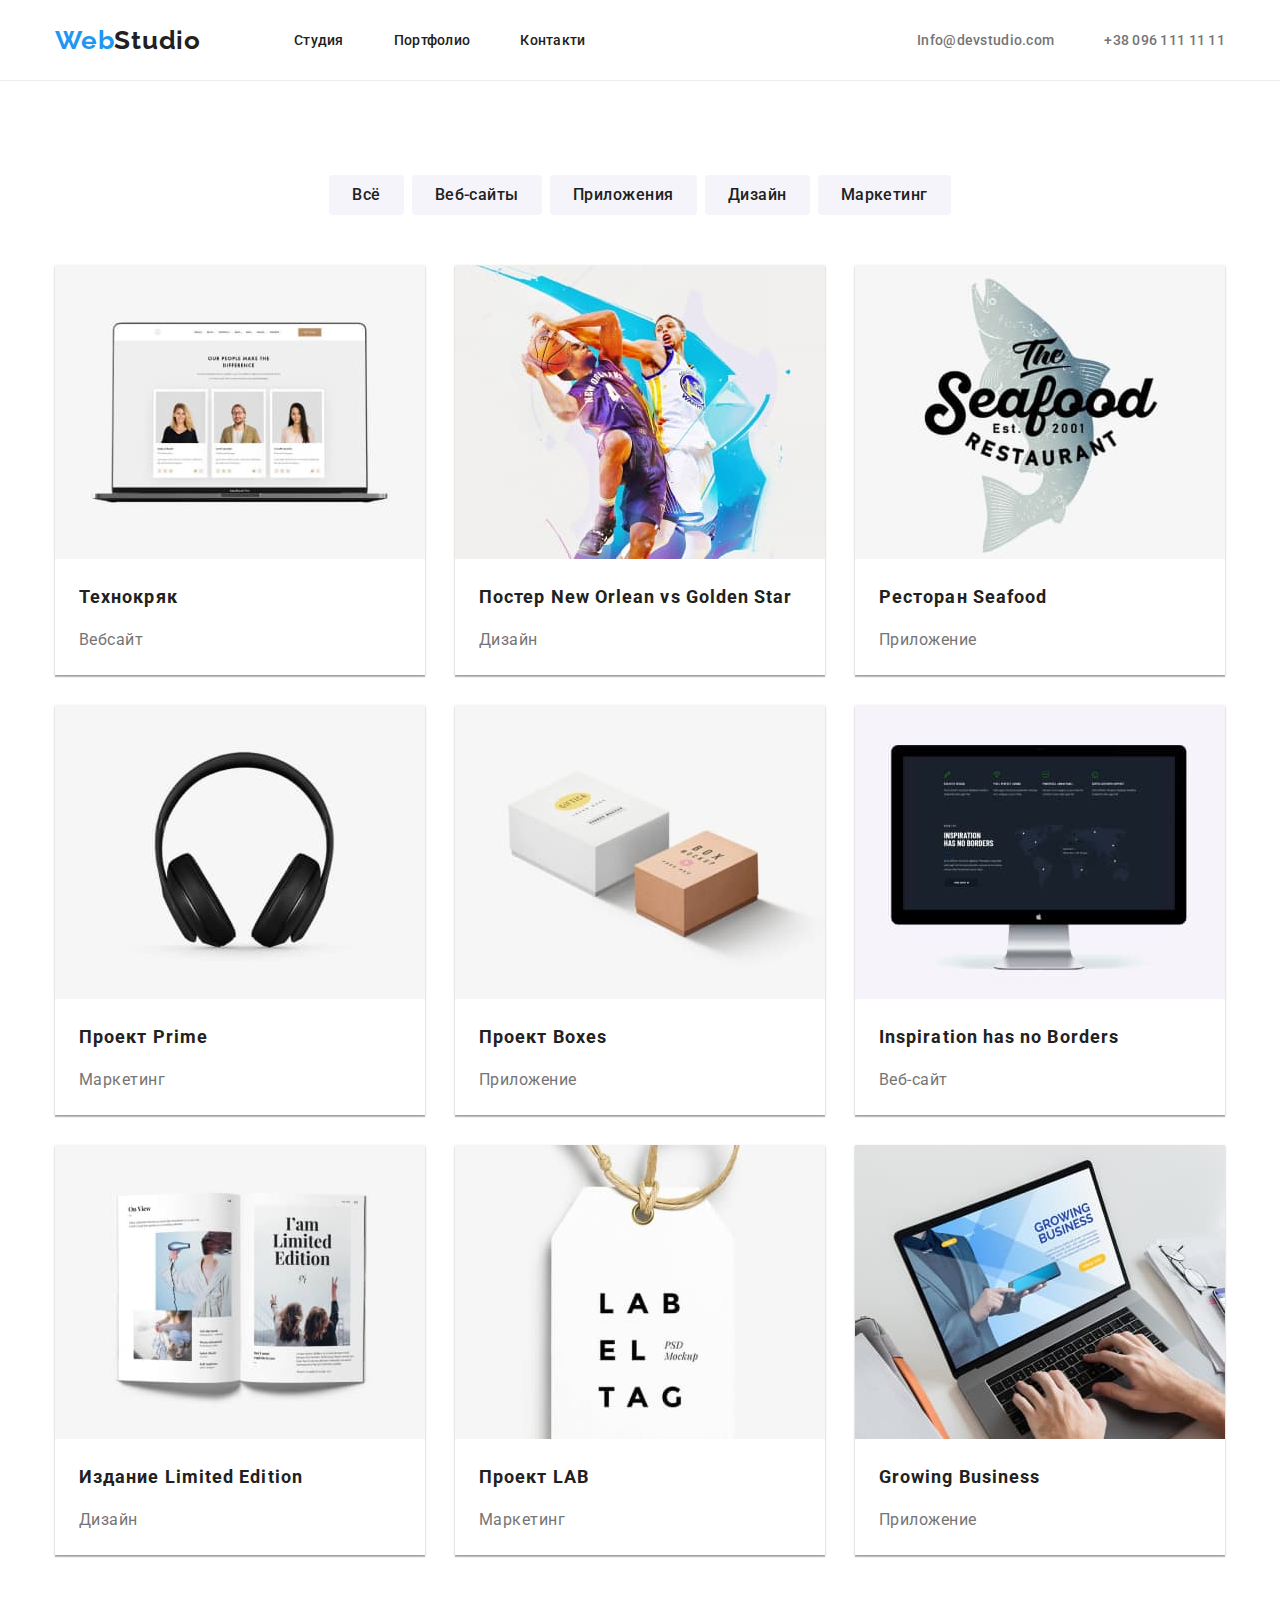
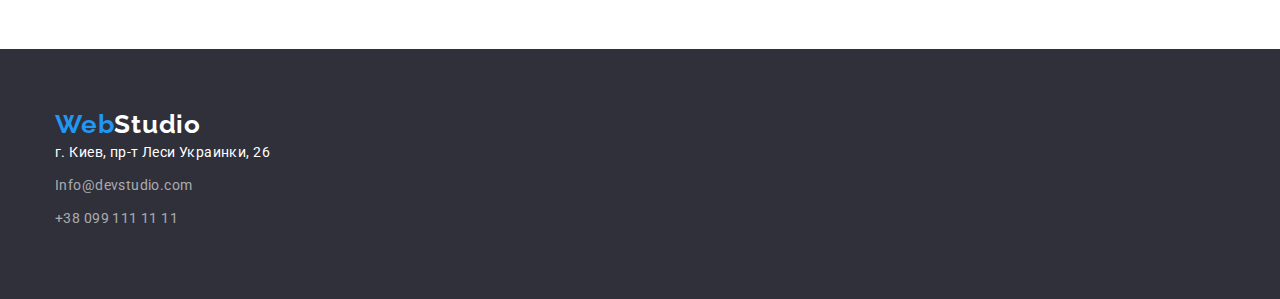
==== commit 6daf2067: "Повторный падин секции" ====
--- a/portfolio.html
+++ b/portfolio.html
@@ -54,8 +54,8 @@
     <!--main  -->
     <main>
       <!--Кнопки портфолио-->
-      <!-- <section class="section"> -->
-        <div class="container-buttons container">
+      <section class="section">
+        <div class="container">
           <h1 hidden>Главная секция</h1>
           <ul class="list-buttons">
             <li class="item-button">
@@ -74,12 +74,10 @@
               <button type="button" class="button">Маркетинг</button>
             </li>
           </ul>
-          <!-- </div> -->
-          <!-- </section> -->
 
           <!-- ПОРТФОЛИО КАРТОЧКИ -->
           <!--project1-->
-          <!-- <div class="container"> -->
+
           <ul class="card-picture">
             <li class="element">
               <article class="picture">
--- a/css/style.css
+++ b/css/style.css
@@ -349,6 +349,11 @@
 /* ВТОРАЯ СТРАНИЦА */
 /* Кнопки портфолио */
 
+.section {
+  padding-top: 94px;
+  padding-bottom: 94px;
+}
+
 .list-buttons {
   display: flex;
   justify-content: center;
@@ -388,6 +393,7 @@
 }
 
 /* ПОРТФОЛИО КАРТОЧКИ */
+
 .card-picture {
   /* outline: yellow; */
   padding: 0px;
